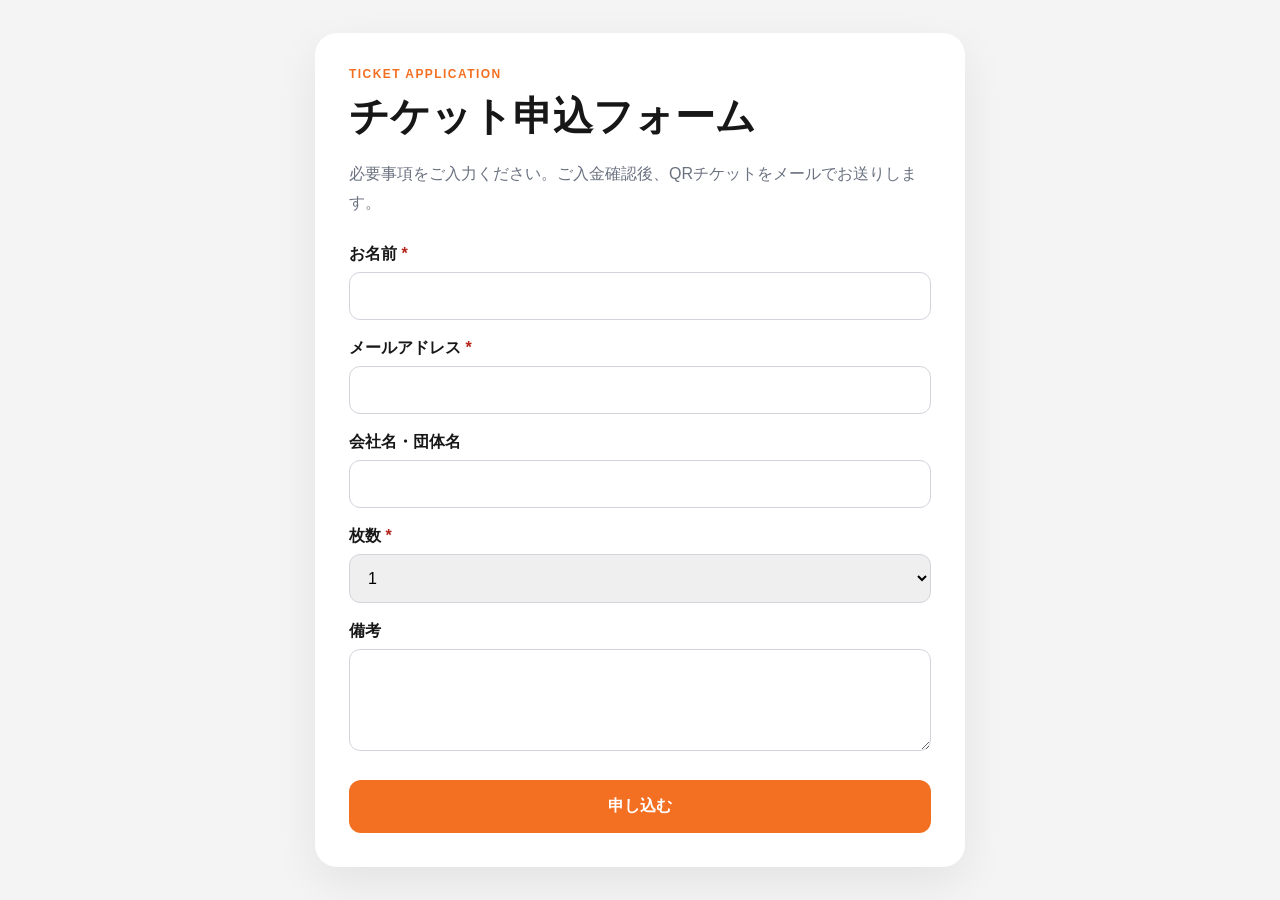
==== index.html @ 8130fe91 "Add files via upload" ====
<!doctype html><html lang="ja"><head><meta charset="utf-8"><meta name="viewport" content="width=device-width,initial-scale=1"><title>チケット申込</title><link rel="stylesheet" href="./style.css"></head><body><main class="page"><section class="card"><div class="eyebrow">TICKET APPLICATION</div><h1>チケット申込フォーム</h1><p class="lead">必要事項をご入力ください。ご入金確認後、QRチケットをメールでお送りします。</p><form id="f"><div class="field"><label>お名前 <span>*</span></label><input name="name" required></div><div class="field"><label>メールアドレス <span>*</span></label><input name="email" type="email" required></div><div class="field"><label>会社名・団体名</label><input name="company"></div><div class="field"><label>枚数 <span>*</span></label><select name="quantity"><option>1</option><option>2</option><option>3</option><option>4</option><option>5</option><option>6</option><option>7</option><option>8</option><option>9</option><option>10</option></select></div><div class="field"><label>備考</label><textarea name="memo" rows="4"></textarea></div><button id="btn" class="primary">申し込む</button></form><div id="msg" hidden></div></section></main><script src="./config.js"></script><script src="./app.js"></script></body></html>
---- style.css ----
*{box-sizing:border-box}:root{--bg:#f4f4f4;--card:#fff;--text:#171717;--muted:#6b7280;--orange:#f36f21;--green:#177245;--red:#b42318}body{margin:0;background:var(--bg);color:var(--text);font-family:-apple-system,BlinkMacSystemFont,"Segoe UI","Yu Gothic",sans-serif}.page{min-height:100vh;display:grid;place-items:center;padding:30px 15px}.card{width:min(100%,650px);background:var(--card);padding:34px;border-radius:22px;box-shadow:0 16px 45px #00000012}.eyebrow{color:var(--orange);font-size:12px;font-weight:800;letter-spacing:.12em}h1{font-size:clamp(28px,5vw,40px);margin:8px 0}.lead{color:var(--muted);line-height:1.8;margin-bottom:26px}.field{margin-top:18px}label{display:block;font-weight:700;margin-bottom:7px}label span{color:var(--red)}input,select,textarea{width:100%;padding:14px;border:1px solid #d1d5db;border-radius:11px;font:inherit}button{font:inherit}.primary,.checkin{width:100%;padding:16px;border:0;border-radius:12px;background:var(--orange);color:#fff;font-weight:800;cursor:pointer;margin-top:25px}.primary:disabled,.checkin:disabled{opacity:.55}.message{margin-top:22px;padding:18px;border-radius:12px;line-height:1.7}.success{background:#ecfdf3;color:#116b3b}.error{background:#fff1f0;color:var(--red)}.ticket{text-align:center;padding:20px;margin:20px 0;background:#fafafa;border:1px solid #e5e7eb;border-radius:14px}.ticketNo{font-size:36px;font-weight:900}.valid{color:var(--green)}.used,.invalid{color:var(--red)}.checkCard{text-align:center}
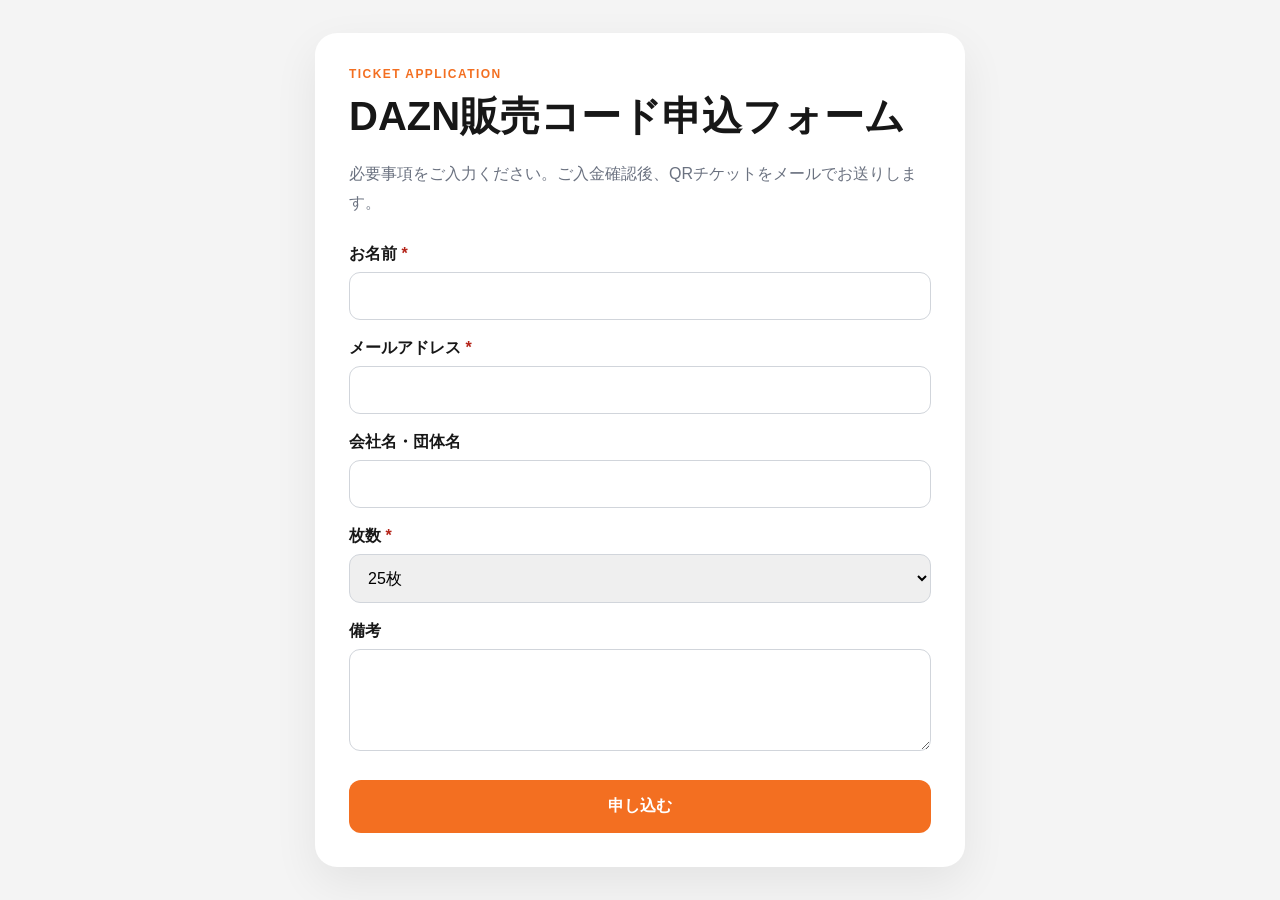
==== commit 59a4274e: "Update index.html" ====
--- a/index.html
+++ b/index.html
@@ -1 +1 @@
-<!doctype html><html lang="ja"><head><meta charset="utf-8"><meta name="viewport" content="width=device-width,initial-scale=1"><title>チケット申込</title><link rel="stylesheet" href="./style.css"></head><body><main class="page"><section class="card"><div class="eyebrow">TICKET APPLICATION</div><h1>チケット申込フォーム</h1><p class="lead">必要事項をご入力ください。ご入金確認後、QRチケットをメールでお送りします。</p><form id="f"><div class="field"><label>お名前 <span>*</span></label><input name="name" required></div><div class="field"><label>メールアドレス <span>*</span></label><input name="email" type="email" required></div><div class="field"><label>会社名・団体名</label><input name="company"></div><div class="field"><label>枚数 <span>*</span></label><select name="quantity"><option>1</option><option>2</option><option>3</option><option>4</option><option>5</option><option>6</option><option>7</option><option>8</option><option>9</option><option>10</option></select></div><div class="field"><label>備考</label><textarea name="memo" rows="4"></textarea></div><button id="btn" class="primary">申し込む</button></form><div id="msg" hidden></div></section></main><script src="./config.js"></script><script src="./app.js"></script></body></html>
+<!doctype html><html lang="ja"><head><meta charset="utf-8"><meta name="viewport" content="width=device-width,initial-scale=1"><title>DAZN販売コード申込フォーム</title><link rel="stylesheet" href="./style.css"></head><body><main class="page"><section class="card"><div class="eyebrow">TICKET APPLICATION</div><h1>DAZN販売コード申込フォーム</h1><p class="lead">必要事項をご入力ください。ご入金確認後、QRチケットをメールでお送りします。</p><form id="f"><div class="field"><label>お名前 <span>*</span></label><input name="name" required></div><div class="field"><label>メールアドレス <span>*</span></label><input name="email" type="email" required></div><div class="field"><label>会社名・団体名</label><input name="company"></div><div class="field"><label>枚数 <span>*</span></label><select name="quantity" required><option value="25">25枚</option><option value="30">30枚</option><option value="35">35枚</option><option value="40">40枚</option><option value="45">45枚</option><option value="50">50枚</option><option value="55">55枚</option><option value="60">60枚</option><option value="65">65枚</option><option value="70">70枚</option><option value="75">75枚</option><option value="80">80枚</option><option value="85">85枚</option><option value="90">90枚</option><option value="95">95枚</option><option value="100">100枚</option></select></div><div class="field"><label>備考</label><textarea name="memo" rows="4"></textarea></div><button id="btn" class="primary">申し込む</button></form><div id="msg" hidden></div></section></main><script src="./config.js"></script><script src="./app.js"></script></body></html>
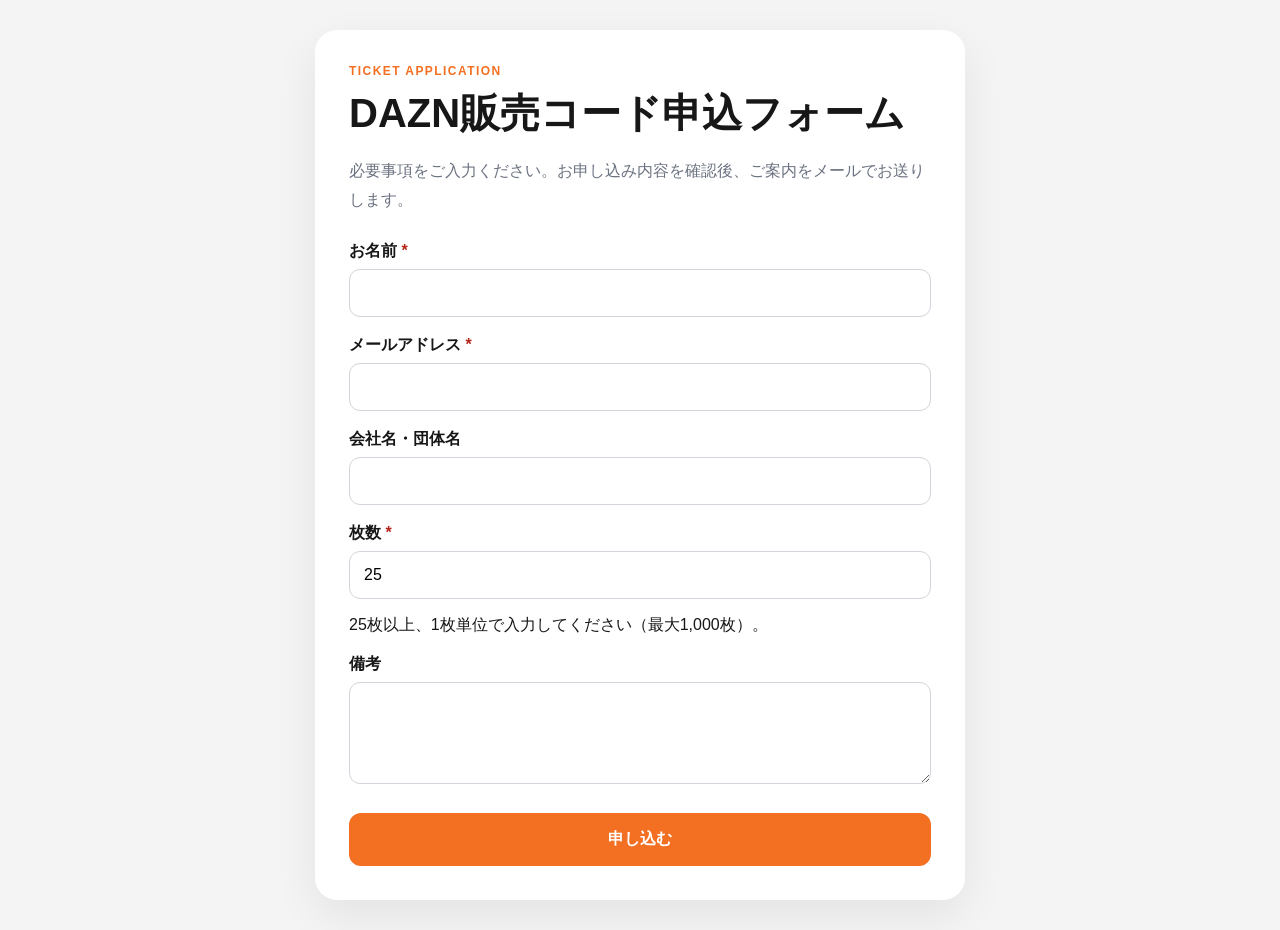
==== commit 20e84899: "Update index.html" ====
--- a/index.html
+++ b/index.html
@@ -1 +1 @@
-<!doctype html><html lang="ja"><head><meta charset="utf-8"><meta name="viewport" content="width=device-width,initial-scale=1"><title>DAZN販売コード申込フォーム</title><link rel="stylesheet" href="./style.css"></head><body><main class="page"><section class="card"><div class="eyebrow">TICKET APPLICATION</div><h1>DAZN販売コード申込フォーム</h1><p class="lead">必要事項をご入力ください。ご入金確認後、QRチケットをメールでお送りします。</p><form id="f"><div class="field"><label>お名前 <span>*</span></label><input name="name" required></div><div class="field"><label>メールアドレス <span>*</span></label><input name="email" type="email" required></div><div class="field"><label>会社名・団体名</label><input name="company"></div><div class="field"><label>枚数 <span>*</span></label><select name="quantity" required><option value="25">25枚</option><option value="30">30枚</option><option value="35">35枚</option><option value="40">40枚</option><option value="45">45枚</option><option value="50">50枚</option><option value="55">55枚</option><option value="60">60枚</option><option value="65">65枚</option><option value="70">70枚</option><option value="75">75枚</option><option value="80">80枚</option><option value="85">85枚</option><option value="90">90枚</option><option value="95">95枚</option><option value="100">100枚</option></select></div><div class="field"><label>備考</label><textarea name="memo" rows="4"></textarea></div><button id="btn" class="primary">申し込む</button></form><div id="msg" hidden></div></section></main><script src="./config.js"></script><script src="./app.js"></script></body></html>
+<!doctype html><html lang="ja"><head><meta charset="utf-8"><meta name="viewport" content="width=device-width,initial-scale=1"><title>DAZN販売コード申込フォーム</title><link rel="stylesheet" href="./style.css"></head><body><main class="page"><section class="card"><div class="eyebrow">TICKET APPLICATION</div><h1>DAZN販売コード申込フォーム</h1><p class="lead">必要事項をご入力ください。お申し込み内容を確認後、ご案内をメールでお送りします。</p><form id="f"><div class="field"><label>お名前 <span>*</span></label><input name="name" required></div><div class="field"><label>メールアドレス <span>*</span></label><input name="email" type="email" required></div><div class="field"><label>会社名・団体名</label><input name="company"></div><div class="field"><label>枚数 <span>*</span></label><input type="number" id="quantity" name="quantity" min="25" max="1000" step="1" value="25" required><p class="qty-help">25枚以上、1枚単位で入力してください（最大1,000枚）。</p></div><div class="field"><label>備考</label><textarea name="memo" rows="4"></textarea></div><button id="btn" class="primary">申し込む</button></form><div id="msg" hidden></div></section></main><script src="./config.js"></script><script src="./app.js"></script></body></html>
